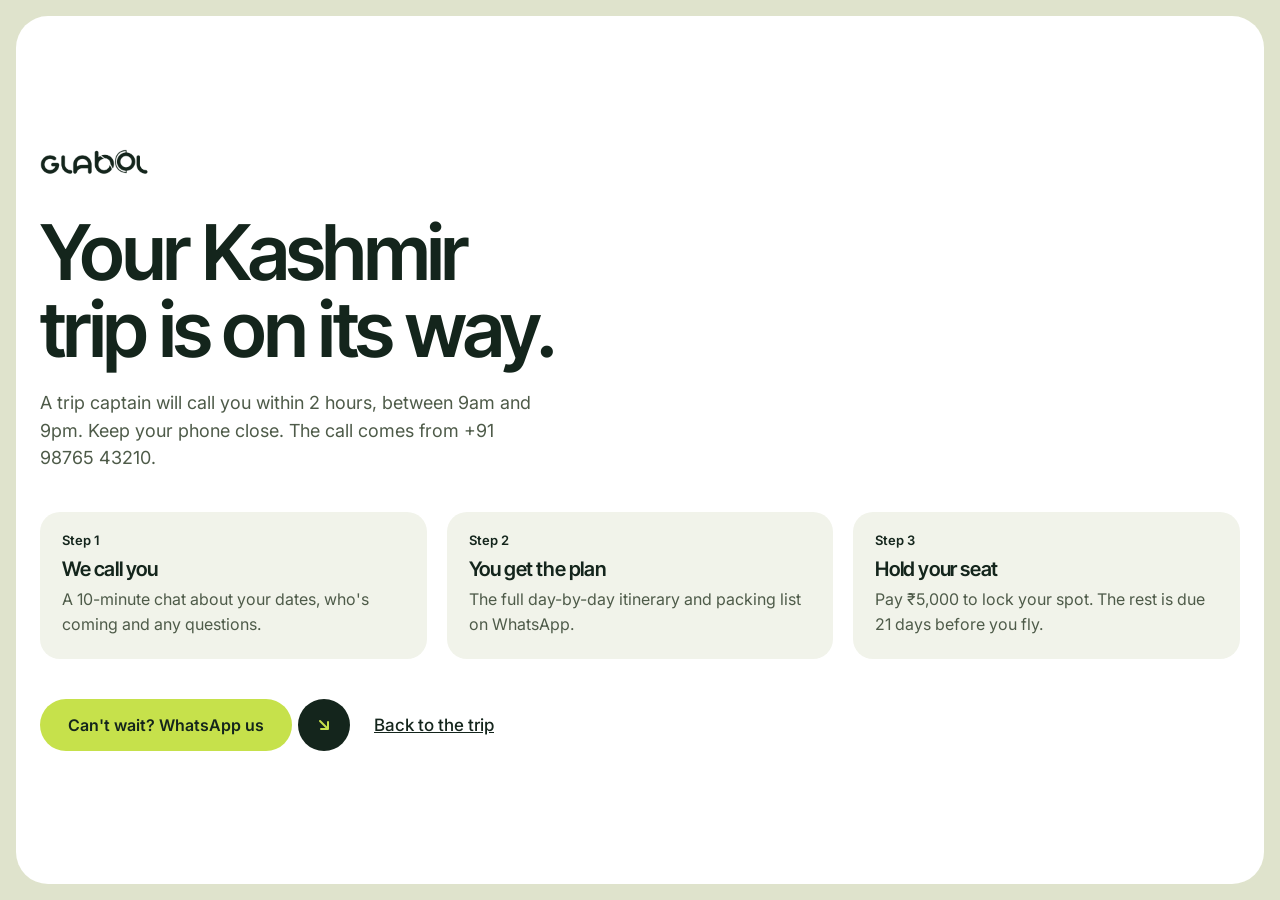
==== thank-you.html @ 079bdd4f "Add qualifying questions on the thank-you page and Meta Pixel Meta leads are often low quality, so a" ====
<!doctype html>
<html lang="en-IN" data-page="thank-you">
<head>
  <meta charset="utf-8">
  <meta name="viewport" content="width=device-width, initial-scale=1">
  <title>Enquiry received | Glabol</title>
  <meta name="robots" content="noindex">
  <meta name="theme-color" content="#DFE3CC">
  <link rel="preconnect" href="https://fonts.googleapis.com">
  <link rel="preconnect" href="https://fonts.gstatic.com" crossorigin>
  <link rel="stylesheet" href="https://fonts.googleapis.com/css2?family=Inter+Tight:wght@500;600;800&family=Inter:wght@400;500;600&display=swap">
  <link rel="stylesheet" href="styles.css">
  <!-- Meta Pixel and Google Ads conversions are set up in site.js -->
  <style>
    .thanks {
      min-height: calc(100svh - 2 * var(--frame));
      display: grid; align-content: center;
      gap: 0;
    }
    .thanks-logo { margin-bottom: 40px; }
    .thanks-done h1 { font-size: clamp(40px, 6vw, 80px); line-height: 1; letter-spacing: -0.035em; max-width: 12em; margin-bottom: 20px; text-wrap: balance; outline: none; }
    .thanks-done > p { max-width: 46ch; font-size: 18px; margin-bottom: 40px; }
    .next { list-style: none; margin: 0 0 40px; padding: 0; display: grid; grid-template-columns: repeat(3, 1fr); gap: 20px; counter-reset: step; }
    .next li { background: var(--mist-soft); border-radius: 20px; padding: 22px; counter-increment: step; font-size: 16px; }
    .next li::before { content: "Step " counter(step); display: block; font: 600 13px/1 var(--body); color: var(--forest); margin-bottom: 10px; }
    .next strong { display: block; font: 600 20px/1.2 var(--display); color: var(--forest); margin-bottom: 6px; letter-spacing: -0.02em; }
    .thanks-actions { display: flex; flex-wrap: wrap; gap: 16px 24px; align-items: center; }
    .thanks-actions .back { color: var(--forest); font-weight: 500; }
    .thanks .btn-arrow { background: var(--forest); }
    .thanks .btn-arrow svg { stroke: var(--lime); }

    /* Qualifying questions */
    /* questions on the left, a group photo on the right (desktop only) */
    .qualify { display: grid; grid-template-columns: minmax(0, 780px) minmax(0, 1fr); gap: 64px; align-items: center; }
    .qualify[hidden] { display: none; }
    .qualify-photo { margin: 0; align-self: stretch; }
    .qualify-photo img { display: block; width: 100%; height: 100%; max-height: 600px; object-fit: cover; border-radius: 28px; }
    .qualify-received {
      display: inline-flex; align-items: center; gap: 8px;
      margin: 0 0 22px; padding: 8px 14px 8px 10px;
      border-radius: 999px; background: var(--lime);
      font: 600 14px/1 var(--body); color: var(--forest);
    }
    .qualify-received svg { width: 18px; height: 18px; fill: none; stroke: var(--forest); stroke-width: 2.6; stroke-linecap: round; stroke-linejoin: round; }
    .qualify h1 { font-size: clamp(30px, 4.2vw, 50px); line-height: 1.05; letter-spacing: -0.03em; max-width: 15em; margin-bottom: 30px; text-wrap: balance; }
    .qualify-progress { display: flex; align-items: center; gap: 14px; margin-bottom: 26px; }
    .qualify-bar { flex: 1 1 auto; max-width: 220px; height: 6px; border-radius: 999px; background: var(--mist-soft); overflow: hidden; }
    .qualify-bar span { display: block; width: 0; height: 100%; border-radius: inherit; background: var(--forest); transition: width .3s ease; }
    .qualify-count { margin: 0; font-size: 14px; font-weight: 500; color: var(--moss); white-space: nowrap; }
    .qualify-step h2 { font-size: clamp(21px, 2.4vw, 27px); line-height: 1.25; letter-spacing: -0.02em; max-width: 30em; margin-bottom: 18px; outline: none; }
    .qualify-options { display: grid; grid-template-columns: repeat(3, minmax(0, 1fr)); gap: 12px; }
    .qualify-options:has(> :nth-child(4)) { grid-template-columns: repeat(2, minmax(0, 1fr)); }
    .qualify-options button {
      appearance: none; cursor: pointer; text-align: left;
      min-height: 68px; padding: 18px 20px;
      border: 1.5px solid var(--line); border-radius: 18px; background: #fff;
      font: 600 17px/1.3 var(--body); color: var(--forest);
      transition: border-color .15s, background-color .15s, transform .1s;
    }
    .qualify-options button:hover { border-color: var(--forest); }
    .qualify-options button:active { transform: scale(.98); }
    .qualify-options button:focus-visible { outline: 3px solid var(--forest); outline-offset: 2px; }
    .qualify-options button[aria-pressed="true"] { background: var(--lime); border-color: var(--lime); }
    .qualify-nav { display: flex; justify-content: space-between; gap: 16px; margin-top: 22px; }
    .qualify-nav button { appearance: none; border: 0; background: none; padding: 8px 0; cursor: pointer; font: 500 15px var(--body); color: var(--moss); text-decoration: underline; text-underline-offset: 3px; }
    .qualify-nav button:hover { color: var(--forest); }
    .qualify-nav .qualify-skip { margin-left: auto; }
    @media (prefers-reduced-motion: reduce) { .qualify-bar span, .qualify-options button { transition: none; } }
    @media (max-width: 1000px) {
      .qualify { grid-template-columns: 1fr; }
      .qualify-photo { display: none; }
    }
    @media (max-width: 760px) {
      .next { grid-template-columns: 1fr; }
      .qualify-options, .qualify-options:has(> :nth-child(4)) { grid-template-columns: 1fr; }
      .qualify-options button { min-height: 60px; }
    }
  </style>
</head>
<body>
  <main class="panel thanks">
    <a href="index.html" class="footer-logo thanks-logo" aria-label="Glabol, back to the trip"></a>

    <!-- Shown right after an enquiry: 3 quick questions, saved to the same row in the sheet -->
    <section class="qualify" id="qualify" aria-labelledby="qualify-title" hidden>
      <div class="qualify-main">
      <p class="qualify-received"><svg viewBox="0 0 24 24" aria-hidden="true"><path d="M5 12.5l4.2 4.2L19 7"/></svg>Enquiry received</p>
      <h1 id="qualify-title">3 quick questions so your trip captain can plan your call.</h1>
      <div class="qualify-progress">
        <div class="qualify-bar" aria-hidden="true"><span></span></div>
        <p class="qualify-count" aria-live="polite"></p>
      </div>

      <div class="qualify-step" data-key="budget_fit" role="group" aria-labelledby="q-budget" hidden>
        <h2 id="q-budget" tabindex="-1">The trip is ₹18,999 per person, plus your travel to Srinagar. Does that fit your budget?</h2>
        <div class="qualify-options">
          <button type="button" value="Fits">Yes, that fits</button>
          <button type="button" value="A bit high, but open">A bit high, but I'm open</button>
          <button type="button" value="Too high">I need something cheaper</button>
        </div>
      </div>

      <div class="qualify-step" data-key="booking_timeline" role="group" aria-labelledby="q-timeline" hidden>
        <h2 id="q-timeline" tabindex="-1">When are you planning to book?</h2>
        <div class="qualify-options">
          <button type="button" value="This week">This week</button>
          <button type="button" value="In 2-4 weeks">In the next 2–4 weeks</button>
          <button type="button" value="Just exploring">Just exploring for now</button>
        </div>
      </div>

      <div class="qualify-step" data-key="call_time" role="group" aria-labelledby="q-call" hidden>
        <h2 id="q-call" tabindex="-1">When should your trip captain call you?</h2>
        <div class="qualify-options">
          <button type="button" value="Morning">Morning, 9am–12pm</button>
          <button type="button" value="Afternoon">Afternoon, 12–5pm</button>
          <button type="button" value="Evening">Evening, 5–9pm</button>
          <button type="button" value="Anytime">Anytime</button>
        </div>
      </div>

      <div class="qualify-nav">
        <button type="button" class="qualify-back" hidden>&larr; Back</button>
        <button type="button" class="qualify-skip">Skip, just call me</button>
      </div>
      </div>
      <figure class="qualify-photo" aria-hidden="true">
        <img src="images/final.jpg" alt="" width="960" height="922" loading="lazy" decoding="async">
      </figure>
    </section>

    <section class="thanks-done" id="thanks-done">
      <h1 id="thanks-title">Your Kashmir trip is on its way.</h1>
      <p id="thanks-call">A trip captain will call you within 2 hours, between 9am and 9pm. Keep your phone close. The call comes from +91 98765 43210.</p>
      <ol class="next">
        <li><strong>We call you</strong>A 10-minute chat about your dates, who's coming and any questions.</li>
        <li><strong>You get the plan</strong>The full day-by-day itinerary and packing list on WhatsApp.</li>
        <li><strong>Hold your seat</strong>Pay ₹5,000 to lock your spot. The rest is due 21 days before you fly.</li>
      </ol>
      <div class="thanks-actions">
        <a class="btn" data-wa="thank-you" href="https://wa.me/919876543210?text=Hi%2C%20I%20just%20sent%20an%20enquiry%20for%20the%20Kashmir%20backpacking%20trip.">
          <span class="btn-label">Can't wait? WhatsApp us</span>
          <span class="btn-arrow" aria-hidden="true"><svg viewBox="0 0 20 20"><path d="M6 6 L14 14 M14 7 V14 H7"/></svg></span>
        </a>
        <a class="back" href="index.html">Back to the trip</a>
      </div>
    </section>
  </main>
  <script src="site.js" defer></script>
  <script src="thank-you.js" defer></script>
</body>
</html>
---- styles.css ----
/* =========================================================
   Basecamp Kashmir — landing page
   Tokens follow the approved plan (Meridian-inspired).
   ========================================================= */
:root {
  --mist: #DFE3CC;      /* page background */
  --mist-soft: #F1F3EA; /* soft fills inside white panels */
  --lime: #C6E14B;      /* CTAs only */
  --forest: #14251C;    /* headings, CTA labels */
  --moss: #4E5B49;      /* body text */
  --line: #DDE2D3;      /* hairlines inside panels */
  --snow: #FFFFFF;
  --chinar: #8C2A1A;    /* low-seat warning, form errors */
  --chinar-soft: #F3DED7;
  --glass: rgba(255, 255, 255, .16);
  --glass-line: rgba(255, 255, 255, .35);

  --display: "Inter Tight", "Inter", system-ui, sans-serif;
  --body: "Inter", system-ui, sans-serif;

  --frame: 16px;        /* gap between rounded frames and the viewport */
  --radius: 32px;
  --pad-x: max(24px, calc((100vw - 1200px) / 2 - var(--frame)));
}

*, *::before, *::after { box-sizing: border-box; }

html { scroll-behavior: smooth; -webkit-text-size-adjust: 100%; }
@media (prefers-reduced-motion: reduce) { html { scroll-behavior: auto; } }

body {
  margin: 0;
  background: var(--mist);
  color: var(--moss);
  font: 400 17px/1.55 var(--body);
  -webkit-font-smoothing: antialiased;
}

img, svg { display: block; max-width: 100%; }
h1, h2, h3 { color: var(--forest); font-family: var(--display); font-weight: 600; letter-spacing: -0.025em; margin: 0; }
p { margin: 0; }
a { color: inherit; }

:focus-visible {
  outline: 3px solid var(--lime);
  outline-offset: 2px;
  box-shadow: 0 0 0 2px var(--forest);
  border-radius: 8px;
}

.skip {
  position: absolute; left: 16px; top: -60px; z-index: 100;
  background: var(--forest); color: var(--snow);
  padding: 10px 16px; border-radius: 999px; text-decoration: none;
}
.skip:focus { top: 16px; }

/* ---------- Image placeholders (shown until the owner's photo exists) ---------- */
.ph {
  position: relative;
  overflow: hidden;
  background: linear-gradient(140deg, #B4C3A4 0%, #7D9580 55%, #5D7766 100%);
}
.ph::before {
  content: attr(data-label);
  position: absolute; left: 14px; bottom: 12px;
  font: 500 12px/1 var(--body);
  color: rgba(255, 255, 255, .85);
}
.ph img {
  position: relative; z-index: 1;
  width: 100%; height: 100%;
  object-fit: cover;
}

/* ---------- Buttons: lime pill + white arrow circle ---------- */
.btn {
  display: inline-flex; align-items: center; gap: 6px;
  text-decoration: none; color: var(--forest);
  font: 600 16px/1 var(--body);
  border: 0; padding: 0; background: none; cursor: pointer;
}
.btn-label {
  background: var(--lime);
  padding: 18px 28px;
  border-radius: 999px;
}
.btn-arrow {
  display: grid; place-items: center;
  width: 52px; height: 52px; flex: none;
  border-radius: 50%;
  background: var(--snow);
  transition: transform .25s ease;
}
.btn-arrow svg { width: 20px; height: 20px; fill: none; stroke: var(--forest); stroke-width: 2; stroke-linecap: round; stroke-linejoin: round; }
.btn:hover .btn-arrow { transform: rotate(-45deg); }
.btn[disabled] { cursor: progress; opacity: .7; }

.btn-sm { font-size: 15px; gap: 4px; }
.btn-sm .btn-label { padding: 14px 22px; }
.btn-sm .btn-arrow { width: 44px; height: 44px; }

.btn-block { display: flex; width: 100%; }
.btn-block .btn-label { flex: 1; text-align: center; }
/* inside white cards the arrow needs an edge to read as a circle */
.form-card .btn-arrow, .price-box .btn-arrow { background: var(--forest); }
.form-card .btn-arrow svg, .price-box .btn-arrow svg { stroke: var(--lime); }

/* =========================================================
   HERO
   ========================================================= */
.hero {
  position: relative;
  isolation: isolate;
  margin: var(--frame);
  border-radius: var(--radius);
  overflow: hidden;
  display: flex; flex-direction: column;
  color: var(--snow);
}

.hero-art {
  position: absolute; inset: 0; z-index: -1;
  background: linear-gradient(180deg, #5E8BB0 0%, #8DB2CE 38%, #D3E1E8 70%);
}
.ridge, .hero-photo, .hero-shade { position: absolute; inset: 0; width: 100%; height: 100%; }
/* Mirrored so the tall peak sits on the right, behind the form, and the left
   side (where the headline is) is open sky */
.hero-photo { object-fit: cover; object-position: center 15%; transform: scaleX(-1); }
.ridge-back  { z-index: 0; }
.hero-photo  { z-index: 1; }
.ridge-front { z-index: 2; display: none; }
.hero-shade  {
  z-index: 3;
  background:
    linear-gradient(180deg, rgba(12, 28, 20, .32) 0, rgba(12, 28, 20, 0) 150px),
    linear-gradient(0deg, rgba(12, 28, 20, .55) 0%, rgba(12, 28, 20, 0) 50%),
    linear-gradient(90deg, rgba(12, 28, 20, .42) 0%, rgba(12, 28, 20, 0) 55%);
}
/* No photo yet: drawn ridges stand in */
.hero.no-photo .ridge-front { display: block; }

/* ---------- Header: logo and phone straight on the photo, lined up with the content below ---------- */
.topbar {
  position: relative; z-index: 2;
  display: flex; align-items: center; justify-content: space-between; gap: 16px;
  padding: 30px 48px 0;
}
.brand { display: flex; align-items: center; text-decoration: none; }
.brand img { height: 32px; width: auto; filter: drop-shadow(0 2px 10px rgba(10, 30, 20, .3)); }

/* Logo on light backgrounds: the white PNG used as a mask, filled with Forest */
.footer-logo {
  display: block;
  width: 110px; height: 26px;
  background: var(--forest);
  -webkit-mask: url("images/logo-glabol.png") left center / contain no-repeat;
  mask: url("images/logo-glabol.png") left center / contain no-repeat;
}
.topbar-actions { display: flex; align-items: center; gap: 20px; }
.topbar-call {
  display: inline-flex; align-items: center; gap: 10px;
  font: 600 16px/1 var(--body); text-decoration: none; color: var(--snow);
  text-shadow: 0 1px 10px rgba(10, 30, 20, .45);
}
.topbar-call-ico {
  display: grid; place-items: center;
  width: 38px; height: 38px; border-radius: 50%;
  background: rgba(255, 255, 255, .16);
  border: 1px solid rgba(255, 255, 255, .35);
  -webkit-backdrop-filter: blur(10px);
  backdrop-filter: blur(10px);
}
.topbar-call:hover .topbar-call-ico { background: rgba(255, 255, 255, .28); }
/* On desktop the form is already on screen, so the header doesn't repeat it */
.topbar .topbar-enquire { display: none; }

/* ---------- Hero content ----------
   Two columns, both centred vertically: the left column is one tight block
   (KASHMIR, Backpacking Trip, line, rating, facts), the form sits on the right. */
.hero-grid {
  position: relative; z-index: 1;
  flex: 1;
  display: grid;
  grid-template-columns: minmax(0, 1fr) minmax(340px, 400px);
  align-items: center;
  gap: 48px;
  padding: 36px 48px 48px;
}
.form-card { justify-self: end; width: 100%; }

.hero-title {
  color: var(--snow);
  font-size: clamp(44px, 5vw, 80px);
  line-height: .95;
  letter-spacing: -0.04em;
  margin-bottom: 20px;
}
/* "Kashmir" as a giant word, sized so it fills the left column but never
   reaches the form (viewport minus frame, padding, form and gap) */
.h1-kashmir {
  display: block;
  font-size: clamp(96px, calc((100vw - 2 * var(--frame) - 96px - 448px) / 4.3), 230px);
  /* the word is ~4.2em wide: 23% of its column makes it fill the column at any screen width */
  font-size: clamp(56px, 23cqw, 230px);
  font-weight: 800;
  line-height: .8;
  letter-spacing: -0.045em;
  text-transform: uppercase;
  color: rgba(255, 255, 255, .94);
  text-shadow: 0 8px 40px rgba(10, 30, 20, .25);
  margin: 0 0 14px -0.04em;
}
.hero-copy { container-type: inline-size; }
.hero-sub { max-width: 36ch; font-size: 19px; line-height: 1.5; color: rgba(255, 255, 255, .92); margin-bottom: 22px; }

/* Rating: one quiet line */
.rating-line { display: flex; align-items: center; gap: 12px; font-size: 15px; color: rgba(255, 255, 255, .9); margin-bottom: 28px; }
.rating-line strong { color: var(--snow); font-weight: 600; }

/* Trip facts: price, duration, next departure */
.hero-facts {
  display: grid; grid-template-columns: repeat(3, auto); justify-content: start;
  margin: 0; padding: 16px 8px;
  width: fit-content;
  border-radius: 22px;
  background: rgba(14, 32, 24, .28);
  border: 1px solid var(--glass-line);
  -webkit-backdrop-filter: blur(14px);
  backdrop-filter: blur(14px);
}
.hero-facts div { padding: 0 24px; }
.hero-facts div + div { border-left: 1px solid rgba(255, 255, 255, .25); }
.hero-facts dt { font: 600 26px/1.1 var(--display); letter-spacing: -0.02em; color: var(--snow); }
.hero-facts dd { margin: 4px 0 0; font-size: 14px; color: rgba(255, 255, 255, .82); white-space: nowrap; }

/* ---------- Form card (the floating white card) ---------- */
.form-card {
  background: var(--snow);
  color: var(--moss);
  border-radius: 28px;
  padding: 10px;
  box-shadow: 0 40px 80px -30px rgba(8, 24, 16, .55);
  scroll-margin-top: 24px;
}
.form-card-photo {
  border-radius: 20px;
  aspect-ratio: 16 / 7;
}
.form-card-photo img { object-position: center 30%; }
.form-card-photo::before { top: 12px; bottom: auto; }
.form-card-body { padding: 18px 14px 8px; }
.form-card-title { font-size: 22px; line-height: 1.15; margin-bottom: 4px; }
.form-card-note { font-size: 14px; margin-bottom: 16px; }

.lead-form { display: grid; gap: 12px; }
.field label { display: block; font: 500 13px/1.3 var(--body); color: var(--forest); margin-bottom: 6px; }
.field input, .field select, .phone {
  width: 100%;
  height: 48px;
  border: 1px solid #C9D0BC;
  border-radius: 12px;
  background: var(--snow);
  color: var(--forest);
  font: 400 16px var(--body);
  padding: 0 14px;
}
.field select {
  appearance: none;
  background-image: url("data:image/svg+xml,%3Csvg xmlns='http://www.w3.org/2000/svg' viewBox='0 0 12 8'%3E%3Cpath d='M1 1l5 5 5-5' fill='none' stroke='%2314251C' stroke-width='1.6'/%3E%3C/svg%3E");
  background-repeat: no-repeat;
  background-position: right 14px center;
  background-size: 12px;
  padding-right: 34px;
}
.phone { display: flex; align-items: center; gap: 8px; padding: 0 0 0 14px; }
.phone span { color: var(--moss); font-size: 16px; }
.phone input { border: 0; height: 100%; padding: 0 14px 0 0; border-radius: 0 12px 12px 0; }
.field input:focus, .field select:focus, .phone:focus-within {
  outline: none;
  border-color: var(--forest);
  box-shadow: 0 0 0 3px rgba(198, 225, 75, .75);
}
.phone input:focus { box-shadow: none; }
.field.has-error input, .field.has-error .phone { border-color: var(--chinar); }
.field-error { color: var(--chinar); font-size: 13px; margin-top: 4px; }
.field-error:empty { display: none; }
.field-row { display: grid; grid-template-columns: 1fr 1fr; gap: 10px; }
.form-status { font-size: 14px; color: var(--chinar); }
.form-status:empty { display: none; }
.form-privacy { font-size: 12.5px; line-height: 1.45; }
.hp-field { position: absolute; left: -10000px; width: 1px; height: 1px; overflow: hidden; }
.form-wa {
  display: flex; align-items: center; justify-content: center; gap: 8px;
  padding: 4px 0 2px;
  font: 500 14px/1.3 var(--body);
  color: #18794A;
  text-decoration: none;
}
.form-wa:hover { text-decoration: underline; }

.avatars { display: flex; }
.avatars .ph {
  width: 34px; height: 34px; border-radius: 50%;
  border: 2px solid var(--snow);
  margin-left: -10px;
}
.avatars .ph:first-child { margin-left: 0; }

/* =========================================================
   SECTIONS
   ========================================================= */
.panel {
  margin: var(--frame);
  border-radius: var(--radius);
  background: var(--snow);
  padding: clamp(40px, 6vw, 80px) var(--pad-x);
}

.section-head { margin-bottom: 40px; }
.section-head h2 {
  font-size: clamp(32px, 4.2vw, 56px);
  line-height: 1.02;
  letter-spacing: -0.035em;
  max-width: 15em;
  text-wrap: balance;
}
.section-head p { margin-top: 14px; max-width: 52ch; }
.section-head-dark h2 { color: var(--snow); }

/* ---------- Proof ---------- */
.proof { background: transparent; padding-block: 32px; }
.proof-list {
  display: grid; grid-template-columns: repeat(4, 1fr); gap: 24px 40px;
  margin: 0;
}
.proof-list dt { font: 600 clamp(30px, 3vw, 40px)/1.1 var(--display); color: var(--forest); letter-spacing: -0.03em; }
.proof-list dd { margin: 6px 0 0; font-size: 15px; max-width: 24ch; }

/* ---------- Route (altitude profile) ---------- */
.profile-scroll {
  overflow-x: auto;
  margin: 0 -8px 48px;
  padding: 0 8px;
  scrollbar-width: thin;
}
.profile { width: 100%; min-width: 720px; height: auto; overflow: visible; }
.profile-hint { display: none; margin: 0 0 32px; font-size: 13px; font-weight: 500; color: var(--moss); }
.profile .p-area { fill: url(#profile-fill); }
.profile .p-line {
  fill: none; stroke: var(--forest); stroke-width: 3;
  stroke-linecap: round; stroke-linejoin: round;
}
.profile .p-grid { stroke: var(--line); stroke-width: 1; stroke-dasharray: 3 6; }
.profile .p-grid-label { font: 500 12px var(--body); fill: #8A9585; }
.profile .p-dot { fill: var(--lime); stroke: var(--forest); stroke-width: 2.5; }
.profile .p-day { font: 600 12px var(--body); fill: var(--moss); }
.profile .p-name { font: 600 18px var(--display); fill: var(--forest); letter-spacing: -0.01em; }
.profile .p-alt { font: 500 13px var(--body); fill: var(--moss); }

/* One orchestrated moment: the line draws, the stops land in order */
.profile.will-draw .p-line { stroke-dasharray: 1; stroke-dashoffset: 1; }
.profile.will-draw .p-area,
.profile.will-draw .p-stop { opacity: 0; }
.profile.is-drawn .p-line { stroke-dashoffset: 0; transition: stroke-dashoffset 2.4s cubic-bezier(.45, .05, .25, 1); }
.profile.is-drawn .p-area { opacity: 1; transition: opacity 1.2s ease .8s; }
.profile.is-drawn .p-stop { opacity: 1; transition: opacity .5s ease; transition-delay: calc(var(--i) * .3s + .2s); }

.days {
  list-style: none; margin: 0; padding: 0;
  display: grid; grid-template-columns: repeat(4, minmax(0, 1fr));
  gap: 36px 24px;
}
.day-cta {
  display: flex; flex-direction: column; align-items: flex-start;
  padding: 28px;
  border-radius: 18px;
  background: var(--forest);
  color: rgba(255, 255, 255, .82);
}
.day-cta h3 { color: var(--snow); font-size: 24px; line-height: 1.15; letter-spacing: -0.02em; margin-bottom: 10px; }
.day-cta p { font-size: 15.5px; margin-bottom: 24px; }
.day-cta .btn { margin-top: auto; }
.day-cta .btn-arrow { background: var(--snow); }
.day .ph { aspect-ratio: 4 / 3; border-radius: 18px; margin-bottom: 14px; }
.day-num { font: 600 14px/1.2 var(--body); color: var(--forest); margin-bottom: 4px; }
.day-num span { font-weight: 500; color: var(--moss); margin-left: 6px; }
.day h3 { font-size: 22px; line-height: 1.2; margin-bottom: 6px; }
.day p:last-child { font-size: 15.5px; }

/* ---------- Feel (mosaic) ---------- */
.feel {
  margin: var(--frame);
  border-radius: var(--radius);
  background: var(--forest);
  padding: clamp(40px, 6vw, 80px) var(--pad-x);
}
.mosaic {
  display: grid;
  grid-template-columns: repeat(6, 1fr);
  grid-template-rows: repeat(3, 230px);
  grid-template-areas:
    "a a a b b b"
    "a a a c c d"
    "e e f f f d";
  gap: 12px;
}
.tile { margin: 0; border-radius: 20px; }
.tile-a { grid-area: a; } .tile-b { grid-area: b; } .tile-c { grid-area: c; }
.tile-d { grid-area: d; } .tile-e { grid-area: e; } .tile-f { grid-area: f; }
.tile::before { top: 14px; bottom: auto; }
.tile figcaption {
  position: absolute; inset: auto 0 0 0; z-index: 2;
  padding: 40px 18px 16px;
  color: var(--snow);
  font: 500 16px/1.35 var(--body);
  background: linear-gradient(0deg, rgba(8, 20, 14, .78), rgba(8, 20, 14, 0));
}
.tile-a figcaption { font: 500 clamp(20px, 2vw, 26px)/1.25 var(--display); letter-spacing: -0.015em; padding: 80px 28px 24px; }
.tile figcaption span { display: block; margin-top: 6px; font: 400 13px/1.3 var(--body); opacity: .8; letter-spacing: 0; }

/* ---------- Price ---------- */
.price-grid { display: grid; grid-template-columns: minmax(280px, 1fr) 1.2fr 1fr; gap: 40px; align-items: start; }
.price-box { background: var(--mist); border-radius: 24px; padding: 28px; }
.price-from { font-size: 14px; color: var(--forest); }
.price-amount { font: 600 clamp(48px, 5vw, 64px)/1 var(--display); color: var(--forest); letter-spacing: -0.04em; margin: 6px 0 12px; }
.price-alt { font-size: 15px; margin-bottom: 24px; }
.incl h3 { font-size: 20px; margin-bottom: 14px; }
.incl ul { list-style: none; margin: 0; padding: 0; display: grid; gap: 12px; }
.incl li { position: relative; padding-left: 32px; font-size: 16px; }
.incl li::before {
  content: ""; position: absolute; left: 0; top: 2px;
  width: 20px; height: 20px; border-radius: 50%;
}
.list-yes li::before {
  background: var(--lime) url("data:image/svg+xml,%3Csvg xmlns='http://www.w3.org/2000/svg' viewBox='0 0 20 20'%3E%3Cpath d='M6 10.5l2.6 2.5L14 7.5' fill='none' stroke='%2314251C' stroke-width='2' stroke-linecap='round' stroke-linejoin='round'/%3E%3C/svg%3E") center / 20px no-repeat;
}
.list-no li::before {
  background: var(--mist-soft) url("data:image/svg+xml,%3Csvg xmlns='http://www.w3.org/2000/svg' viewBox='0 0 20 20'%3E%3Cpath d='M6.5 10h7' stroke='%234E5B49' stroke-width='2' stroke-linecap='round'/%3E%3C/svg%3E") center / 20px no-repeat;
  box-shadow: inset 0 0 0 1px var(--line);
}

/* ---------- Departures ---------- */
.dep-list { list-style: none; margin: 0; padding: 0; }
.dep-list li {
  display: grid;
  grid-template-columns: minmax(170px, 1fr) minmax(0, 1.5fr) 128px auto;
  align-items: center; gap: 12px 24px;
  padding: 20px 0;
  border-top: 1px solid var(--line);
}
.dep-list li:last-child { border-bottom: 1px solid var(--line); }
.dep-date { font: 600 20px/1.2 var(--display); color: var(--forest); letter-spacing: -0.02em; }
.dep-seats {
  justify-self: end;
  font: 600 13px/1 var(--body); color: var(--forest);
  background: var(--mist-soft); padding: 8px 12px; border-radius: 999px;
  white-space: nowrap;
}
.dep-seats.dep-low { background: var(--chinar-soft); color: var(--chinar); }
.dep-hold {
  font: 600 15px/1 var(--body); color: var(--forest); text-decoration: none;
  padding: 12px 20px; border-radius: 999px;
  border: 1.5px solid var(--forest);
  white-space: nowrap;
  transition: background-color .2s ease, border-color .2s ease;
}
.dep-hold:hover { background: var(--lime); border-color: var(--lime); }

/* ---------- Reviews ---------- */
.review-list { display: grid; grid-template-columns: repeat(3, 1fr); gap: 20px; }
.review {
  margin: 0;
  background: var(--mist-soft);
  border-radius: 24px;
  padding: 28px;
  display: flex; flex-direction: column; justify-content: space-between; gap: 24px;
}
.review p { font-size: 17px; line-height: 1.55; color: var(--forest); }
.review footer { display: flex; align-items: center; gap: 12px; font-size: 14px; }
.review footer .ph { width: 48px; height: 48px; border-radius: 50%; flex: none; }
.review strong { display: block; color: var(--forest); font-size: 15px; }
.initials {
  display: grid; place-items: center; flex: none;
  width: 48px; height: 48px; border-radius: 50%;
  background: var(--lime); color: var(--forest);
  font: 600 16px/1 var(--display);
}

/* ---------- FAQ ---------- */
.faq-grid { display: grid; grid-template-columns: minmax(0, 1fr) 340px; gap: 64px; align-items: start; }
.faq-help {
  position: sticky; top: 24px;
  background: var(--mist); border-radius: 24px; padding: 28px;
}
.faq-help h3 { font-size: 24px; line-height: 1.15; letter-spacing: -0.02em; margin-bottom: 10px; }
.faq-help p { font-size: 15.5px; margin-bottom: 22px; }
.faq-help .btn-arrow { background: var(--forest); }
.faq-help .btn-arrow svg { stroke: var(--lime); }
.faq-help-call { display: block; width: fit-content; margin-top: 14px; font-size: 14px; color: var(--forest); }
.faq details { border-top: 1px solid var(--line); }
.faq details:last-child { border-bottom: 1px solid var(--line); }
.faq summary {
  list-style: none;
  cursor: pointer;
  display: flex; justify-content: space-between; align-items: center; gap: 24px;
  padding: 22px 0;
  font: 600 clamp(18px, 1.8vw, 21px)/1.3 var(--display);
  color: var(--forest);
  letter-spacing: -0.015em;
}
.faq summary::-webkit-details-marker { display: none; }
.faq summary::after {
  content: ""; flex: none;
  width: 32px; height: 32px; border-radius: 50%;
  background: var(--mist-soft) url("data:image/svg+xml,%3Csvg xmlns='http://www.w3.org/2000/svg' viewBox='0 0 20 20'%3E%3Cpath d='M10 5v10M5 10h10' stroke='%2314251C' stroke-width='1.8' stroke-linecap='round'/%3E%3C/svg%3E") center / 18px no-repeat;
  transition: transform .25s ease;
}
.faq details[open] summary::after { transform: rotate(45deg); }
.faq details p { padding: 0 56px 24px 0; max-width: 68ch; }

/* ---------- Final CTA ---------- */
.final {
  position: relative;
  isolation: isolate;
  margin: var(--frame);
  border-radius: var(--radius);
  overflow: hidden;
  padding: clamp(48px, 7vw, 96px) var(--pad-x);
  color: var(--snow);
}
.final-art { position: absolute; inset: 0; z-index: -1; }
.final-art::after {
  content: ""; position: absolute; inset: 0; z-index: 2;
  background: linear-gradient(90deg, rgba(12, 28, 20, .78) 0%, rgba(12, 28, 20, .35) 100%);
}
.final-art::before { display: none; }
.final-grid { display: grid; grid-template-columns: 1fr minmax(320px, 400px); gap: 48px; align-items: center; }
.final-copy h2 { color: var(--snow); font-size: clamp(36px, 4.6vw, 64px); line-height: 1; letter-spacing: -0.035em; max-width: 11em; text-wrap: balance; margin-bottom: 18px; }
.final-copy p { max-width: 40ch; color: rgba(255, 255, 255, .9); }
.form-card-plain { padding: 10px; }
.form-card-plain .form-card-title { margin-bottom: 18px; }

/* ---------- Footer ---------- */
.footer {
  padding: 32px var(--pad-x) 48px;
  margin: 0 var(--frame);
  font-size: 14px;
  display: grid; gap: 8px;
}
.footer a { color: var(--forest); margin-right: 16px; }
.footer strong { color: var(--forest); }
.footer-small { font-size: 13px; max-width: 70ch; }
.footer-credits { font-size: 12px; max-width: 110ch; }
.footer-credits a { margin-right: 0; }

/* ---------- Mobile sticky bar ---------- */
.sticky-bar {
  position: fixed; left: 10px; right: 10px; bottom: 10px; z-index: 50;
  display: none; align-items: center; gap: 8px;
  padding: 6px;
  border-radius: 999px;
  background: rgba(255, 255, 255, .88);
  -webkit-backdrop-filter: blur(14px);
  backdrop-filter: blur(14px);
  box-shadow: 0 12px 32px -12px rgba(8, 24, 16, .45);
  transform: translateY(140%);
  transition: transform .3s ease;
}
.sticky-bar.is-visible { transform: translateY(0); }
.sticky-bar .btn-arrow { background: var(--forest); }
.sticky-bar .btn-arrow svg { stroke: var(--lime); }
.sticky-wa {
  display: grid; place-items: center; flex: none;
  width: 52px; height: 52px; border-radius: 50%;
  background: #1F9D55; color: var(--snow);
}

/* =========================================================
   RESPONSIVE
   ========================================================= */
@media (max-width: 1120px) {
  .hero-grid { grid-template-columns: minmax(0, 1fr) minmax(330px, 380px); gap: 32px; }
  .hero-facts div { padding: 0 18px; }
  .price-grid { grid-template-columns: 1fr 1fr; }
  .price-box { grid-column: 1 / -1; display: grid; grid-template-columns: 1fr auto; gap: 0 32px; align-items: end; }
  .price-box .btn { grid-column: 2; grid-row: 1 / span 3; align-self: center; width: auto; }
}

@media (max-width: 1000px) {
  .hero-facts { width: 100%; max-width: 440px; grid-template-columns: repeat(3, minmax(0, 1fr)); padding: 14px 4px; }
  .hero-facts div { padding: 0 14px; }
  .hero-facts dt { font-size: 22px; }
  .hero-facts dd { font-size: 13px; white-space: normal; }
  .days { grid-template-columns: repeat(2, minmax(0, 1fr)); gap: 28px 24px; }
  .day { display: grid; grid-template-columns: 132px 1fr; gap: 0 16px; align-items: start; }
  .day .ph { grid-row: 1 / span 3; aspect-ratio: 1; border-radius: 14px; margin: 0; }
  .day .ph::before { display: none; }
  .day h3 { font-size: 19px; margin-bottom: 4px; }
  .day p:last-child { font-size: 14.5px; line-height: 1.5; }
  .day-cta { padding: 22px 24px; }
  .day-cta h3 { font-size: 20px; }
  .faq-grid { grid-template-columns: 1fr; gap: 32px; }
  .faq-help { position: static; }
}

/* Portrait tablets: two columns get too narrow, so the headline goes full width and the form sits below it */
@media (max-width: 880px) {
  .hero-grid { grid-template-columns: 1fr; gap: 36px; }
  .form-card { justify-self: start; max-width: 480px; }
}

@media (min-width: 761px) and (max-width: 1000px) {
  .day-cta p { display: none; }
}

@media (max-width: 900px) {
  .sticky-bar { display: flex; }
  .footer { padding-bottom: 110px; }
  .review-list { grid-template-columns: 1fr; }
  .proof-list { grid-template-columns: 1fr 1fr; }
  .final-grid { grid-template-columns: 1fr; }
  .dep-list li { grid-template-columns: 1fr auto; }
  .dep-note { grid-column: 1; grid-row: 2; font-size: 15px; }
  .dep-seats { grid-column: 2; grid-row: 1; justify-self: end; }
  .dep-hold { grid-column: 2; grid-row: 2; justify-self: end; }
}

@media (max-width: 760px) {
  :root { --frame: 8px; --radius: 24px; }
  body { font-size: 16px; }
  .hero { min-height: 0; }
  .topbar { padding: 16px 16px 0; }
  .brand img { height: 24px; }
  .topbar-call { display: none; }
  .topbar .topbar-enquire { display: inline-flex; }
  .profile-scroll {
    margin-bottom: 10px;
    -webkit-mask-image: linear-gradient(90deg, #000 75%, transparent);
    mask-image: linear-gradient(90deg, #000 75%, transparent);
  }
  .profile-scroll.at-end { -webkit-mask-image: none; mask-image: none; }
  .profile-hint { display: block; }
  .day-cta { padding: 24px; }
  .hero-shade { background: linear-gradient(180deg, rgba(12, 28, 20, .2) 0%, rgba(12, 28, 20, .5) 45%, rgba(12, 28, 20, .7) 100%); }
  .days { grid-template-columns: 1fr; gap: 20px; }
  .day { grid-template-columns: 112px 1fr; }
  .hero-grid {
    grid-template-columns: 1fr;
    gap: 28px;
    padding: 48px 16px 16px;
  }
  .hero-facts { width: 100%; grid-template-columns: repeat(3, 1fr); padding: 12px 0; }
  .hero-facts div { padding: 0 12px; }
  .hero-facts dt { font-size: 19px; }
  .hero-facts dd { font-size: 12.5px; white-space: normal; }
  .hero-title { font-size: clamp(44px, 13vw, 60px); margin-bottom: 14px; }
  /* Phones: one normal-sized headline, "Kashmir Backpacking Trip" */
  .h1-kashmir { display: inline; font-size: inherit; font-weight: inherit; line-height: inherit; letter-spacing: inherit; text-transform: none; text-shadow: none; margin: 0; }
  .rating-line { margin-bottom: 20px; }
  .hero-sub { font-size: 17px; margin-bottom: 18px; }
  .price-grid { grid-template-columns: 1fr; }
  .price-box { display: block; }
  .price-box .btn { width: 100%; }
  .mosaic {
    grid-template-columns: 1fr 1fr;
    grid-template-rows: 300px repeat(3, 190px);
    grid-template-areas: "a a" "b b" "c d" "e f";
  }
  .tile figcaption { font-size: 14px; padding: 32px 12px 12px; }
  .tile-a figcaption { font-size: 19px; padding: 48px 18px 18px; }
  .faq details p { padding-right: 0; }
  .final { padding-inline: 16px; }
}

@media (max-width: 380px) {
  .field-row { grid-template-columns: 1fr; }
  .btn-label { padding-inline: 20px; }
}

@media (prefers-reduced-motion: reduce) {
  *, *::before, *::after { transition-duration: .01ms !important; }
}
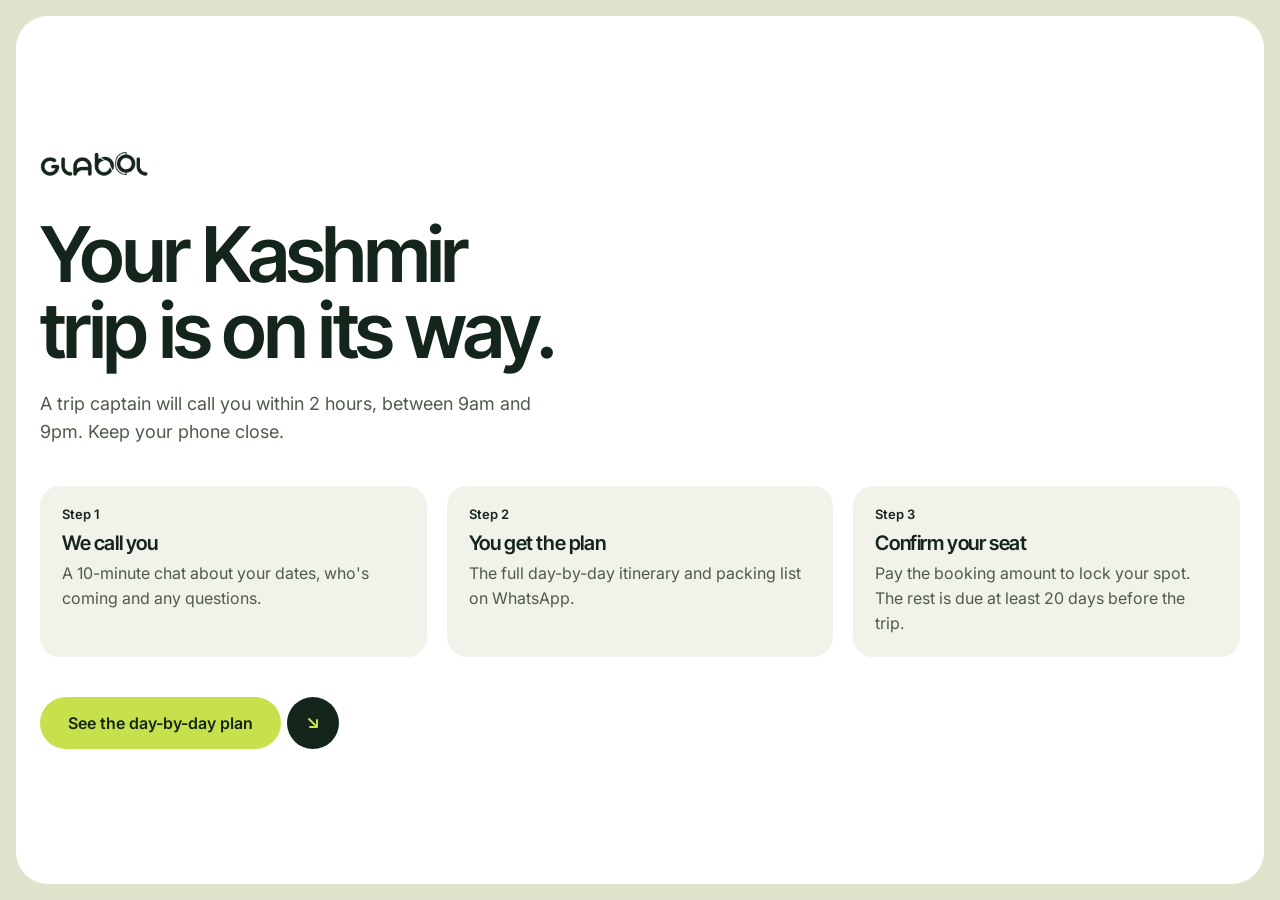
==== commit 2906d08f: "Update the page to Glabol's Kashmir brochure: 8 days Delhi to Delhi, ₹13,999 Content now follows the" ====
--- a/thank-you.html
+++ b/thank-you.html
@@ -9,7 +9,7 @@
   <link rel="preconnect" href="https://fonts.googleapis.com">
   <link rel="preconnect" href="https://fonts.gstatic.com" crossorigin>
   <link rel="stylesheet" href="https://fonts.googleapis.com/css2?family=Inter+Tight:wght@500;600;800&family=Inter:wght@400;500;600&display=swap">
-  <link rel="stylesheet" href="styles.css">
+  <link rel="stylesheet" href="styles.css?v=d1f2ad3a">
   <!-- Meta Pixel and Google Ads conversions are set up in site.js -->
   <style>
     .thanks {
@@ -25,7 +25,6 @@
     .next li::before { content: "Step " counter(step); display: block; font: 600 13px/1 var(--body); color: var(--forest); margin-bottom: 10px; }
     .next strong { display: block; font: 600 20px/1.2 var(--display); color: var(--forest); margin-bottom: 6px; letter-spacing: -0.02em; }
     .thanks-actions { display: flex; flex-wrap: wrap; gap: 16px 24px; align-items: center; }
-    .thanks-actions .back { color: var(--forest); font-weight: 500; }
     .thanks .btn-arrow { background: var(--forest); }
     .thanks .btn-arrow svg { stroke: var(--lime); }
 
@@ -92,7 +91,7 @@
       </div>
 
       <div class="qualify-step" data-key="budget_fit" role="group" aria-labelledby="q-budget" hidden>
-        <h2 id="q-budget" tabindex="-1">The trip is ₹18,999 per person, plus your travel to Srinagar. Does that fit your budget?</h2>
+        <h2 id="q-budget" tabindex="-1">The trip is ₹13,999 per person including GST, starting and ending in Delhi. Does that fit your budget?</h2>
         <div class="qualify-options">
           <button type="button" value="Fits">Yes, that fits</button>
           <button type="button" value="A bit high, but open">A bit high, but I'm open</button>
@@ -131,22 +130,21 @@
 
     <section class="thanks-done" id="thanks-done">
       <h1 id="thanks-title">Your Kashmir trip is on its way.</h1>
-      <p id="thanks-call">A trip captain will call you within 2 hours, between 9am and 9pm. Keep your phone close. The call comes from +91 98765 43210.</p>
+      <p id="thanks-call">A trip captain will call you within 2 hours, between 9am and 9pm. Keep your phone close.</p>
       <ol class="next">
         <li><strong>We call you</strong>A 10-minute chat about your dates, who's coming and any questions.</li>
         <li><strong>You get the plan</strong>The full day-by-day itinerary and packing list on WhatsApp.</li>
-        <li><strong>Hold your seat</strong>Pay ₹5,000 to lock your spot. The rest is due 21 days before you fly.</li>
+        <li><strong>Confirm your seat</strong>Pay the booking amount to lock your spot. The rest is due at least 20 days before the trip.</li>
       </ol>
       <div class="thanks-actions">
-        <a class="btn" data-wa="thank-you" href="https://wa.me/919876543210?text=Hi%2C%20I%20just%20sent%20an%20enquiry%20for%20the%20Kashmir%20backpacking%20trip.">
-          <span class="btn-label">Can't wait? WhatsApp us</span>
+        <a class="btn" href="index.html#route-title">
+          <span class="btn-label">See the day-by-day plan</span>
           <span class="btn-arrow" aria-hidden="true"><svg viewBox="0 0 20 20"><path d="M6 6 L14 14 M14 7 V14 H7"/></svg></span>
         </a>
-        <a class="back" href="index.html">Back to the trip</a>
       </div>
     </section>
   </main>
-  <script src="site.js" defer></script>
-  <script src="thank-you.js" defer></script>
+  <script src="site.js?v=ec2b3d2c" defer></script>
+  <script src="thank-you.js?v=c4eab407" defer></script>
 </body>
 </html>
--- a/styles.css
+++ b/styles.css
@@ -158,20 +158,6 @@
   mask: url("images/logo-glabol.png") left center / contain no-repeat;
 }
 .topbar-actions { display: flex; align-items: center; gap: 20px; }
-.topbar-call {
-  display: inline-flex; align-items: center; gap: 10px;
-  font: 600 16px/1 var(--body); text-decoration: none; color: var(--snow);
-  text-shadow: 0 1px 10px rgba(10, 30, 20, .45);
-}
-.topbar-call-ico {
-  display: grid; place-items: center;
-  width: 38px; height: 38px; border-radius: 50%;
-  background: rgba(255, 255, 255, .16);
-  border: 1px solid rgba(255, 255, 255, .35);
-  -webkit-backdrop-filter: blur(10px);
-  backdrop-filter: blur(10px);
-}
-.topbar-call:hover .topbar-call-ico { background: rgba(255, 255, 255, .28); }
 /* On desktop the form is already on screen, so the header doesn't repeat it */
 .topbar .topbar-enquire { display: none; }
 
@@ -289,15 +275,6 @@
 .form-status { font-size: 14px; color: var(--chinar); }
 .form-status:empty { display: none; }
 .form-privacy { font-size: 12.5px; line-height: 1.45; }
-.hp-field { position: absolute; left: -10000px; width: 1px; height: 1px; overflow: hidden; }
-.form-wa {
-  display: flex; align-items: center; justify-content: center; gap: 8px;
-  padding: 4px 0 2px;
-  font: 500 14px/1.3 var(--body);
-  color: #18794A;
-  text-decoration: none;
-}
-.form-wa:hover { text-decoration: underline; }
 
 .avatars { display: flex; }
 .avatars .ph {
@@ -450,6 +427,7 @@
   border-top: 1px solid var(--line);
 }
 .dep-list li:last-child { border-bottom: 1px solid var(--line); }
+.dep-list li[hidden] { display: none; }
 .dep-date { font: 600 20px/1.2 var(--display); color: var(--forest); letter-spacing: -0.02em; }
 .dep-seats {
   justify-self: end;
@@ -457,7 +435,7 @@
   background: var(--mist-soft); padding: 8px 12px; border-radius: 999px;
   white-space: nowrap;
 }
-.dep-seats.dep-low { background: var(--chinar-soft); color: var(--chinar); }
+.dep-seats.dep-next { background: var(--chinar-soft); color: var(--chinar); }
 .dep-hold {
   font: 600 15px/1 var(--body); color: var(--forest); text-decoration: none;
   padding: 12px 20px; border-radius: 999px;
@@ -466,6 +444,14 @@
   transition: background-color .2s ease, border-color .2s ease;
 }
 .dep-hold:hover { background: var(--lime); border-color: var(--lime); }
+.dep-more {
+  margin-top: 24px;
+  font: 600 15px/1 var(--body); color: var(--forest);
+  padding: 14px 22px; border-radius: 999px;
+  border: 1.5px solid var(--forest); background: none; cursor: pointer;
+  transition: background-color .2s ease, border-color .2s ease;
+}
+.dep-more:hover { background: var(--lime); border-color: var(--lime); }
 
 /* ---------- Reviews ---------- */
 .review-list { display: grid; grid-template-columns: repeat(3, 1fr); gap: 20px; }
@@ -497,7 +483,6 @@
 .faq-help p { font-size: 15.5px; margin-bottom: 22px; }
 .faq-help .btn-arrow { background: var(--forest); }
 .faq-help .btn-arrow svg { stroke: var(--lime); }
-.faq-help-call { display: block; width: fit-content; margin-top: 14px; font-size: 14px; color: var(--forest); }
 .faq details { border-top: 1px solid var(--line); }
 .faq details:last-child { border-bottom: 1px solid var(--line); }
 .faq summary {
@@ -518,6 +503,8 @@
 }
 .faq details[open] summary::after { transform: rotate(45deg); }
 .faq details p { padding: 0 56px 24px 0; max-width: 68ch; }
+.faq details h4 { font: 600 17px/1.3 var(--display); color: var(--forest); margin: 4px 0 10px; }
+.faq details ul { margin: 0; padding: 0 56px 24px 20px; max-width: 68ch; display: grid; gap: 8px; }
 
 /* ---------- Final CTA ---------- */
 .final {
@@ -570,11 +557,6 @@
 .sticky-bar.is-visible { transform: translateY(0); }
 .sticky-bar .btn-arrow { background: var(--forest); }
 .sticky-bar .btn-arrow svg { stroke: var(--lime); }
-.sticky-wa {
-  display: grid; place-items: center; flex: none;
-  width: 52px; height: 52px; border-radius: 50%;
-  background: #1F9D55; color: var(--snow);
-}
 
 /* =========================================================
    RESPONSIVE
@@ -632,7 +614,6 @@
   .hero { min-height: 0; }
   .topbar { padding: 16px 16px 0; }
   .brand img { height: 24px; }
-  .topbar-call { display: none; }
   .topbar .topbar-enquire { display: inline-flex; }
   .profile-scroll {
     margin-bottom: 10px;
@@ -669,7 +650,7 @@
   }
   .tile figcaption { font-size: 14px; padding: 32px 12px 12px; }
   .tile-a figcaption { font-size: 19px; padding: 48px 18px 18px; }
-  .faq details p { padding-right: 0; }
+  .faq details p, .faq details ul { padding-right: 0; }
   .final { padding-inline: 16px; }
 }
 
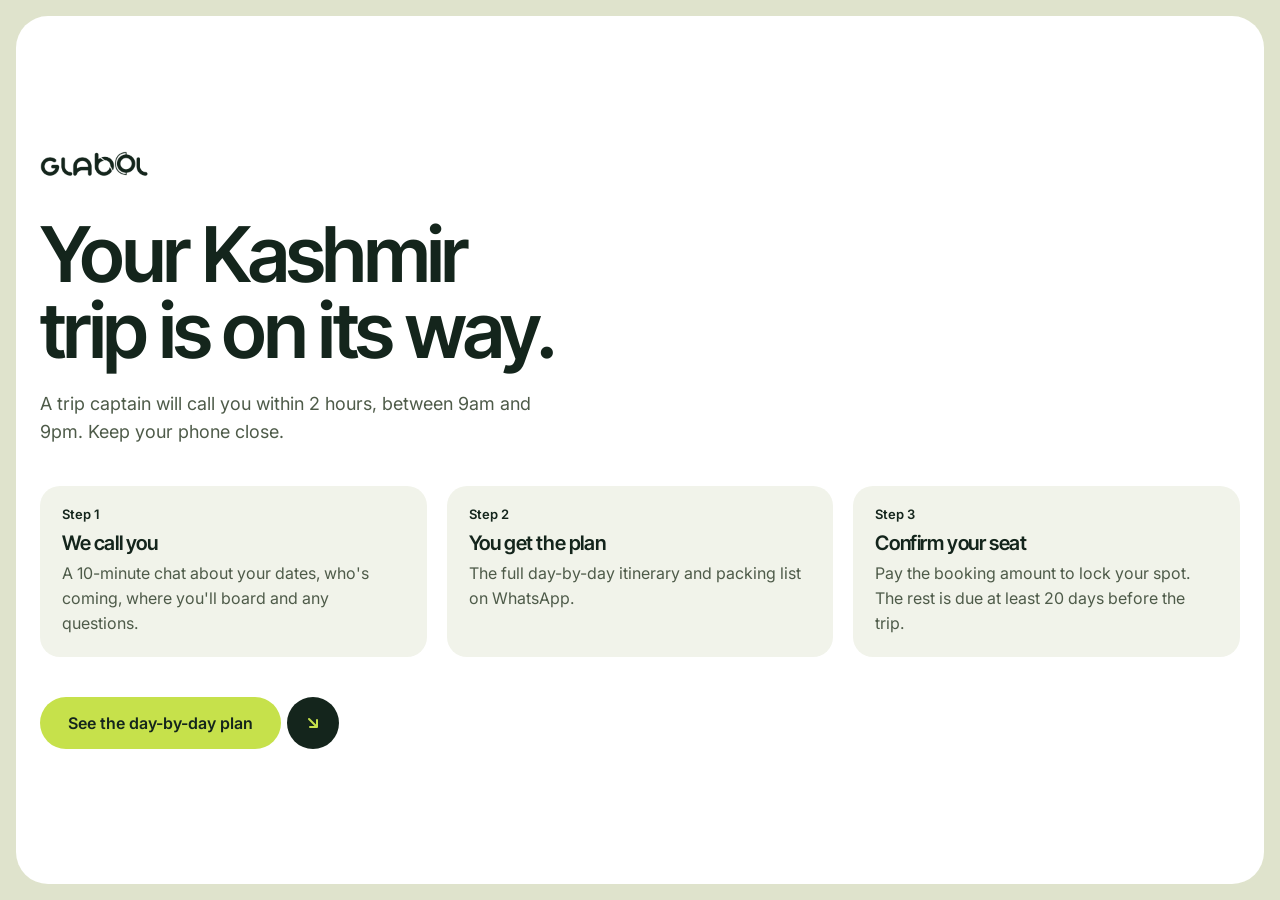
==== commit 864a56c7: "Two prices (₹14,000 Jammu/Srinagar, ₹17,000 Delhi) and the real 4.5/5 rating - Hero facts, title, me" ====
--- a/thank-you.html
+++ b/thank-you.html
@@ -91,7 +91,7 @@
       </div>
 
       <div class="qualify-step" data-key="budget_fit" role="group" aria-labelledby="q-budget" hidden>
-        <h2 id="q-budget" tabindex="-1">The trip is ₹13,999 per person including GST, starting and ending in Delhi. Does that fit your budget?</h2>
+        <h2 id="q-budget" tabindex="-1">The trip is ₹14,000 per person from Jammu or Srinagar, or ₹17,000 from Delhi, including GST. Does that fit your budget?</h2>
         <div class="qualify-options">
           <button type="button" value="Fits">Yes, that fits</button>
           <button type="button" value="A bit high, but open">A bit high, but I'm open</button>
@@ -132,7 +132,7 @@
       <h1 id="thanks-title">Your Kashmir trip is on its way.</h1>
       <p id="thanks-call">A trip captain will call you within 2 hours, between 9am and 9pm. Keep your phone close.</p>
       <ol class="next">
-        <li><strong>We call you</strong>A 10-minute chat about your dates, who's coming and any questions.</li>
+        <li><strong>We call you</strong>A 10-minute chat about your dates, who's coming, where you'll board and any questions.</li>
         <li><strong>You get the plan</strong>The full day-by-day itinerary and packing list on WhatsApp.</li>
         <li><strong>Confirm your seat</strong>Pay the booking amount to lock your spot. The rest is due at least 20 days before the trip.</li>
       </ol>
